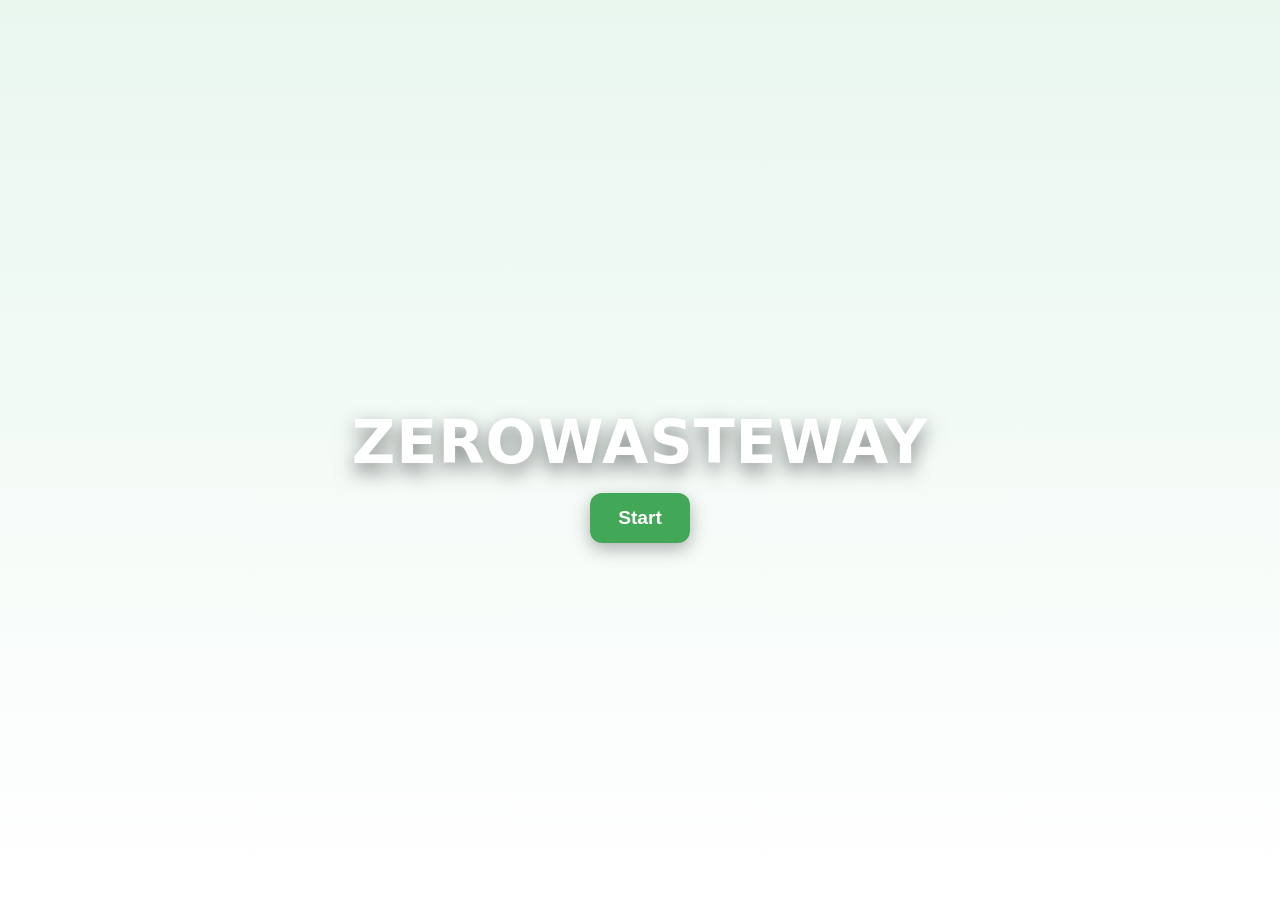
==== frontend/index.html @ d88cac66 "Add ZeroWasteWay frontend" ====
<!DOCTYPE html>
<html lang="en">
<head>
  <meta charset="utf-8" />
  <meta name="viewport" content="width=device-width, initial-scale=1" />
  <title>ZEROWASTEWAY — Don't Trash It, Transform It</title>
  <link rel="stylesheet" href="css/global.css">
  <link rel="stylesheet" href="css/homepage.css">
</head>
<body>

  <section class="front-page" id="front">
    <h1>ZEROWASTEWAY</h1>
    <button id="startBtn">Start</button>
  </section>

  <section class="splash" id="splash">
    <div class="brand-stack">
      <div class="logo-mark" aria-label="ZEROWASTEWAY">
        <svg viewBox="0 0 64 64" aria-hidden="true">
          <defs>
            <linearGradient id="g" x1="0" x2="1" y1="0" y2="1">
              <stop offset="0" stop-color="#7fd08f"/>
              <stop offset="1" stop-color="#2f9e44"/>
            </linearGradient>
          </defs>
          <path d="M52 12C26 13 12 28 12 48c0 2 0 4 1 6 15-7 27-18 35-33-8 17-20 29-37 36 6 4 13 5 19 5 17 0 30-13 30-30 0-7-2-13-8-20Z" fill="url(#g)"/>
        </svg>

        <div class="logo-text">ZEROWASTEWAY</div>
      </div>

      <div class="tagline">
        “Don’t trash it, transform it.”
      </div>
    </div>

    <div class="to-top">
      <div class="mini">Loading experience…</div>
    </div>
  </section>

  <script src="js/homepage.js"></script>
</body>
</html>
---- frontend/css/global.css ----
:root {
  --green-1: #e9f7ef;
  --green-2: #c9efda;
  --green-3: #89d6a7;
  --green-4: #2f9e44;
  --green-5: #237a35;

  --ink: #1b1b1b;
  --muted: #5b5b5b;
  --card: #ffffff;

  --shadow: 0 10px 30px rgba(0,0,0,.08);
  --radius: 18px;
}

* {
  box-sizing: border-box;
}

html,
body {
  min-height: 100%;
}

body {
  margin: 0;
  font-family:
    Inter,
    system-ui,
    -apple-system,
    BlinkMacSystemFont,
    "Segoe UI",
    Roboto,
    Arial,
    sans-serif;

  color: var(--ink);
  background: linear-gradient(
    180deg,
    var(--green-1),
    #fff
  );
}

a {
  color: inherit;
}

.wrap {
  max-width: 1120px;
  margin: 0 auto;
  padding: 24px;
}

.card {
  background: var(--card);
  border: 1px solid #edf5ef;
  border-radius: var(--radius);
  box-shadow: var(--shadow);
  padding: 20px;
  margin-bottom: 18px;
}

.card h1,
.card h2 {
  color: var(--green-5);
}

.card p {
  color: #3b3b3b;
}

.btn {
  padding: 12px 16px;
  border: none;
  border-radius: 12px;
  cursor: pointer;
  font-weight: 800;

  background:
    linear-gradient(
      180deg,
      var(--green-4),
      var(--green-5)
    );

  color: #fff;

  box-shadow:
    0 8px 20px rgba(35,122,53,.25);
}

.btn:hover {
  transform: translateY(-1px);
}

.row {
  display: grid;
  gap: 10px;
}

input,
textarea,
select {
  padding: 12px 14px;
  border: 1px solid #e6e6e6;
  border-radius: 12px;
  outline: 0;
  font-size: 1rem;
  font-family: inherit;
}

input:focus,
textarea:focus {
  border-color: var(--green-3);
}

.muted {
  font-size: .9rem;
  color: var(--muted);
}

header {
  position: sticky;
  top: 0;
  z-index: 10;

  background: #ffffffcc;
  backdrop-filter: blur(10px);

  border-bottom: 1px solid #eef4ef;

  display: flex;
  align-items: center;
  justify-content: space-between;

  padding: 12px 18px;

  gap: 20px;
}

.brand {
  display: flex;
  align-items: center;
  gap: .6rem;

  font-weight: 900;
  color: var(--green-5);

  white-space: nowrap;
}

nav {
  display: flex;
  flex-wrap: wrap;
  gap: 10px;
}

nav a {
  text-decoration: none;
  color: #1f3b2a;

  background: #f2fbf5;
  border: 1px solid #e5f3e9;

  padding: 8px 12px;
  border-radius: 999px;

  font-weight: 700;
}

nav a:hover {
  background: #e9f7ef;
}

footer {
  padding: 40px 18px;
  text-align: center;
  color: #4d6a57;
}

@media (max-width: 800px) {

  header {
    flex-direction: column;
    align-items: flex-start;
  }

  nav {
    width: 100%;
  }

}
---- frontend/css/homepage.css ----
.front-page {
  position: fixed;
  inset: 0;

  background:
    url('../assets/images/nature.jpg')
    center / cover
    no-repeat;

  display: flex;
  flex-direction: column;
  align-items: center;
  justify-content: center;

  text-align: center;
  color: white;

  z-index: 100;
}

.front-page h1 {
  font-size: clamp(38px, 6vw, 60px);
  font-weight: 900;

  text-shadow:
    0 8px 20px rgba(0,0,0,.5);

  margin-bottom: 16px;
  letter-spacing: 1px;
}

.front-page button {
  padding: 14px 28px;

  font-size: 1.2rem;
  font-weight: 700;

  border: none;
  border-radius: 12px;

  background: rgba(47,158,68,.9);
  color: #fff;

  box-shadow:
    0 6px 18px rgba(0,0,0,.3);

  cursor: pointer;
}

.front-page button:hover {
  background: rgba(35,122,53,.95);
}

.splash {
  position: fixed;
  inset: 0;

  display: grid;
  place-items: center;

  background:
    radial-gradient(
      1200px 600px at 50% -10%,
      #dff6e8 0%,
      #f6fff9 70%
    );

  z-index: 50;
  overflow: hidden;

  visibility: hidden;
  opacity: 0;
}

.splash.active {
  visibility: visible;
  opacity: 1;
  transition: opacity .3s ease;
}

.brand-stack {
  display: flex;
  flex-direction: column;
  align-items: center;
  gap: .75rem;
}

.logo-mark {
  display: flex;
  align-items: center;
  gap: .6rem;

  font-weight: 800;
  letter-spacing: .5px;

  color: var(--green-5);

  filter:
    drop-shadow(
      0 6px 16px rgba(35,122,53,.15)
    );

  transform: translateY(40px);

  animation:
    rise 1.4s
    cubic-bezier(.2,.8,.2,1)
    .2s forwards;
}

.logo-mark svg {
  width: 42px;
  height: 42px;
}

.logo-text {
  font-size: clamp(26px,5vw,42px);
  text-transform: uppercase;
}

.tagline {
  font-size: clamp(14px,2.6vw,18px);

  color: #2b5935;

  opacity: 0;

  transform: translateY(10px);

  animation:
    fadeUp .9s ease .9s forwards;
}

.to-top {
  position: absolute;
  inset: auto 0 18%;

  display: flex;
  justify-content: center;

  pointer-events: none;

  opacity: 0;

  animation:
    floatUp 1.2s ease 1.6s forwards;
}

.to-top .mini {
  background: #fff;

  border: 1px solid #e6f3ea;

  padding: .55rem .9rem;

  border-radius: 999px;

  box-shadow: var(--shadow);

  font-size: .9rem;

  color: #2b5935;
  font-weight: 600;
}

.splash.exit {
  animation:
    splashOut .9s ease .2s forwards;
}

@keyframes rise {
  to {
    transform: translateY(-90px);
  }
}

@keyframes fadeUp {
  to {
    opacity: 1;
    transform: translateY(0);
  }
}

@keyframes floatUp {
  to {
    opacity: 1;
    transform: translateY(-48px);
  }
}

@keyframes splashOut {
  to {
    opacity: 0;
    visibility: hidden;
  }
}
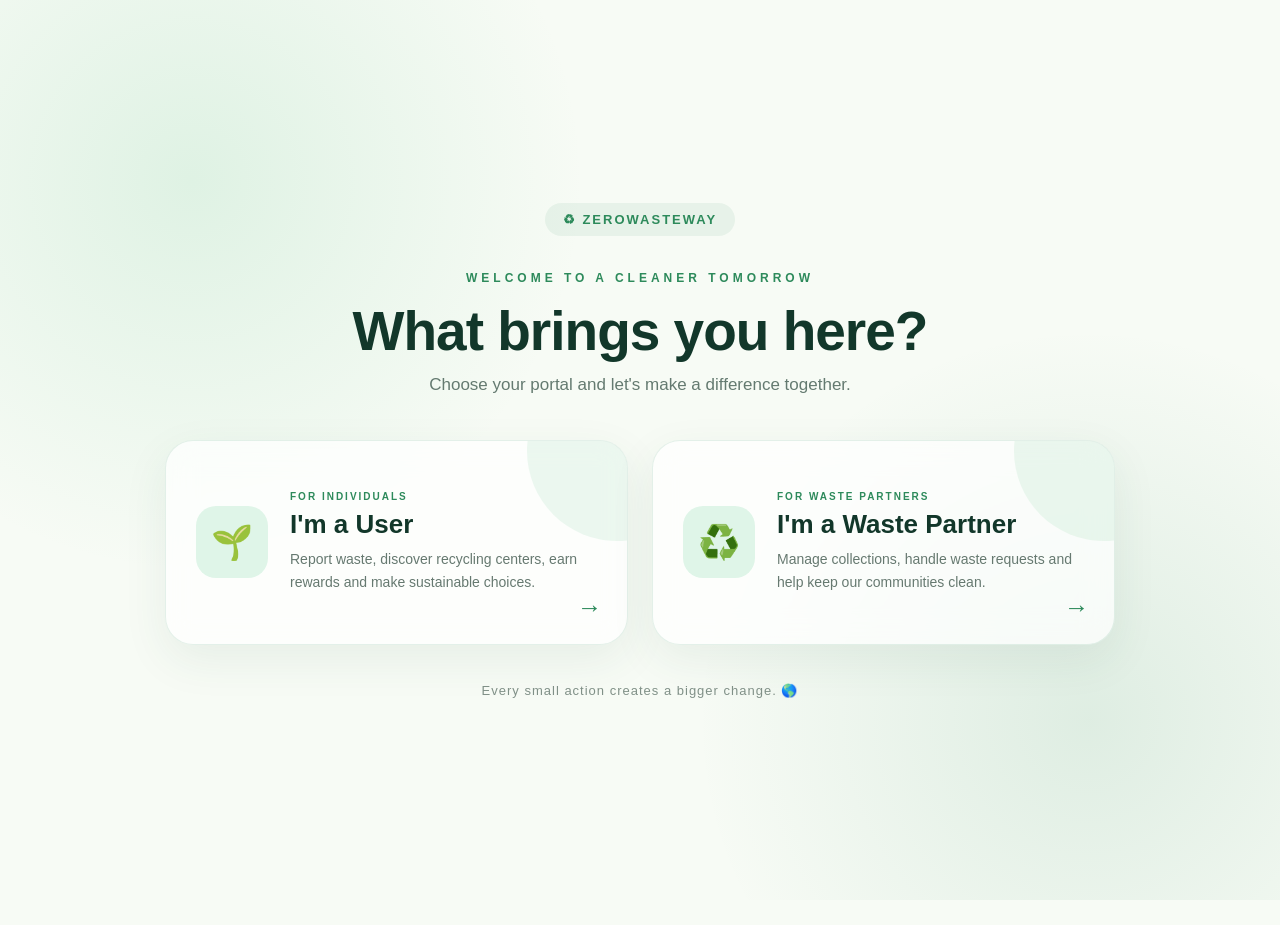
==== commit a0d68330: "Add waste partner authentication flow" ====
--- a/frontend/index.html
+++ b/frontend/index.html
@@ -1,45 +1,154 @@
 <!DOCTYPE html>
 <html lang="en">
 <head>
-  <meta charset="utf-8" />
-  <meta name="viewport" content="width=device-width, initial-scale=1" />
-  <title>ZEROWASTEWAY — Don't Trash It, Transform It</title>
-  <link rel="stylesheet" href="css/global.css">
-  <link rel="stylesheet" href="css/homepage.css">
+    <meta charset="UTF-8">
+    <meta name="viewport" content="width=device-width, initial-scale=1.0">
+
+    <title>ZEROWASTEWAY — Don't Trash It, Transform It</title>
+
+    <link rel="stylesheet" href="css/start.css">
 </head>
+
 <body>
 
-  <section class="front-page" id="front">
-    <h1>ZEROWASTEWAY</h1>
-    <button id="startBtn">Start</button>
-  </section>
-
-  <section class="splash" id="splash">
-    <div class="brand-stack">
-      <div class="logo-mark" aria-label="ZEROWASTEWAY">
-        <svg viewBox="0 0 64 64" aria-hidden="true">
-          <defs>
-            <linearGradient id="g" x1="0" x2="1" y1="0" y2="1">
-              <stop offset="0" stop-color="#7fd08f"/>
-              <stop offset="1" stop-color="#2f9e44"/>
-            </linearGradient>
-          </defs>
-          <path d="M52 12C26 13 12 28 12 48c0 2 0 4 1 6 15-7 27-18 35-33-8 17-20 29-37 36 6 4 13 5 19 5 17 0 30-13 30-30 0-7-2-13-8-20Z" fill="url(#g)"/>
-        </svg>
-
-        <div class="logo-text">ZEROWASTEWAY</div>
-      </div>
-
-      <div class="tagline">
-        “Don’t trash it, transform it.”
-      </div>
+    <!-- Floating background elements -->
+    <div class="eco-background">
+        <span>🍃</span>
+        <span>🌿</span>
+        <span>♻</span>
+        <span>🍃</span>
+        <span>🌱</span>
+        <span>♻</span>
+        <span>🌿</span>
     </div>
 
-    <div class="to-top">
-      <div class="mini">Loading experience…</div>
-    </div>
-  </section>
 
-  <script src="js/homepage.js"></script>
+    <!-- ================= INTRO ================= -->
+
+    <section id="intro" class="intro-screen">
+
+        <div class="intro-content">
+
+            <div class="logo-icon">
+                ♻
+            </div>
+
+            <h1 class="brand">
+                <span>ZERO</span><span>WASTE</span><span>WAY</span>
+            </h1>
+
+            <p class="tagline">
+                Don't Trash It. <span>Transform It.</span>
+            </p>
+
+            <div class="loading-line">
+                <div></div>
+            </div>
+
+        </div>
+
+    </section>
+
+
+    <!-- ================= PORTAL ================= -->
+
+    <main id="portal" class="portal-screen">
+
+        <div class="portal-content">
+
+            <div class="mini-logo">
+                ♻ ZEROWASTEWAY
+            </div>
+
+            <p class="eyebrow">
+                WELCOME TO A CLEANER TOMORROW
+            </p>
+
+            <h2>
+                What brings you here?
+            </h2>
+
+            <p class="portal-description">
+                Choose your portal and let's make a difference together.
+            </p>
+
+
+            <div class="portal-cards">
+
+                <!-- USER -->
+
+                <a href="pages/login.html" class="portal-card user-card">
+
+                    <div class="card-icon">
+                        🌱
+                    </div>
+
+                    <div class="card-text">
+                        <span class="card-label">
+                            FOR INDIVIDUALS
+                        </span>
+
+                        <h3>
+                            I'm a User
+                        </h3>
+
+                        <p>
+                            Report waste, discover recycling centers,
+                            earn rewards and make sustainable choices.
+                        </p>
+                    </div>
+
+                    <div class="arrow">
+                        →
+                    </div>
+
+                </a>
+
+
+                <!-- WASTE PARTNER -->
+
+                <a href="pages/partner-login.html"
+                   class="portal-card partner-card">
+
+                    <div class="card-icon">
+                        ♻️
+                    </div>
+
+                    <div class="card-text">
+                        <span class="card-label">
+                            FOR WASTE PARTNERS
+                        </span>
+
+                        <h3>
+                            I'm a Waste Partner
+                        </h3>
+
+                        <p>
+                            Manage collections, handle waste requests
+                            and help keep our communities clean.
+                        </p>
+                    </div>
+
+                    <div class="arrow">
+                        →
+                    </div>
+
+                </a>
+
+            </div>
+
+
+            <p class="bottom-text">
+                Every small action creates a bigger change.
+                <span>🌎</span>
+            </p>
+
+        </div>
+
+    </main>
+
+
+    <script src="js/start.js"></script>
+
 </body>
 </html>
--- a/frontend/css/start.css
+++ b/frontend/css/start.css
@@ -0,0 +1,666 @@
+/* ==============================
+   ZERO WASTE WAY START PAGE
+   ============================== */
+
+* {
+    margin: 0;
+    padding: 0;
+    box-sizing: border-box;
+}
+
+:root {
+    --green-dark: #12372a;
+    --green: #2d8a5b;
+    --green-light: #71c995;
+    --mint: #dff5e8;
+    --cream: #f7fbf5;
+    --white: #ffffff;
+}
+
+body {
+    font-family: "Segoe UI", Arial, sans-serif;
+    background: var(--cream);
+    color: var(--green-dark);
+    overflow: hidden;
+}
+
+
+/* ==============================
+   INTRO SCREEN
+   ============================== */
+
+.intro-screen {
+    position: fixed;
+    inset: 0;
+    z-index: 100;
+
+    display: flex;
+    align-items: center;
+    justify-content: center;
+
+    background:
+        radial-gradient(circle at 50% 40%,
+            #e8f8ed 0%,
+            #d5f0df 35%,
+            #f7fbf5 100%);
+
+    animation: introExit 1s ease 4.2s forwards;
+}
+
+.intro-content {
+    text-align: center;
+    animation: introAppear 1.5s ease forwards;
+}
+
+
+/* Recycling icon */
+
+.logo-icon {
+    width: 85px;
+    height: 85px;
+
+    margin: auto auto 25px;
+
+    display: flex;
+    align-items: center;
+    justify-content: center;
+
+    border-radius: 50%;
+
+    font-size: 42px;
+
+    background: rgba(255, 255, 255, 0.65);
+
+    box-shadow:
+        0 15px 50px rgba(45, 138, 91, 0.18);
+
+    animation:
+        logoFloat 3s ease-in-out infinite,
+        logoSpin 1.2s ease forwards;
+}
+
+
+/* Brand */
+
+.brand {
+    display: flex;
+    gap: 8px;
+    justify-content: center;
+
+    font-size: clamp(42px, 7vw, 82px);
+    font-weight: 800;
+    letter-spacing: 5px;
+
+    opacity: 0;
+    animation: brandReveal 1.4s ease 0.7s forwards;
+}
+
+.brand span:nth-child(1) {
+    color: var(--green-dark);
+}
+
+.brand span:nth-child(2) {
+    color: var(--green);
+}
+
+.brand span:nth-child(3) {
+    color: var(--green-dark);
+}
+
+
+/* Tagline */
+
+.tagline {
+    margin-top: 18px;
+
+    font-size: 19px;
+    letter-spacing: 3px;
+
+    color: #527063;
+
+    opacity: 0;
+
+    animation: fadeUp 1s ease 1.5s forwards;
+}
+
+.tagline span {
+    color: var(--green);
+    font-weight: 700;
+}
+
+
+/* Loading */
+
+.loading-line {
+    width: 180px;
+    height: 3px;
+
+    margin: 40px auto 0;
+
+    border-radius: 10px;
+
+    background: rgba(45, 138, 91, 0.12);
+
+    overflow: hidden;
+}
+
+.loading-line div {
+    width: 0%;
+    height: 100%;
+
+    background: var(--green);
+
+    animation: loading 2.2s ease 1.8s forwards;
+}
+
+
+/* ==============================
+   PORTAL SCREEN
+   ============================== */
+
+.portal-screen {
+    min-height: 100vh;
+
+    display: flex;
+    justify-content: center;
+    align-items: center;
+
+    padding: 40px;
+
+    background:
+        radial-gradient(circle at 15% 20%,
+            rgba(113, 201, 149, 0.18),
+            transparent 30%),
+
+        radial-gradient(circle at 85% 80%,
+            rgba(45, 138, 91, 0.12),
+            transparent 30%),
+
+        var(--cream);
+
+    opacity: 0;
+    transform: translateY(25px);
+
+    animation: portalAppear 1.2s ease 4.1s forwards;
+
+    overflow: hidden;
+}
+
+.portal-content {
+    width: min(950px, 100%);
+
+    text-align: center;
+}
+
+
+/* Mini logo */
+
+.mini-logo {
+    display: inline-block;
+
+    margin-bottom: 35px;
+
+    padding: 9px 18px;
+
+    border-radius: 30px;
+
+    background: rgba(45, 138, 91, 0.08);
+
+    color: var(--green);
+
+    font-size: 13px;
+    font-weight: 700;
+
+    letter-spacing: 2px;
+}
+
+
+/* Eyebrow */
+
+.eyebrow {
+    color: var(--green);
+
+    font-size: 12px;
+    font-weight: 700;
+
+    letter-spacing: 4px;
+
+    margin-bottom: 14px;
+}
+
+
+/* Heading */
+
+.portal-content h2 {
+    font-size: clamp(35px, 5vw, 55px);
+
+    font-weight: 750;
+
+    letter-spacing: -1px;
+
+    margin-bottom: 12px;
+}
+
+.portal-description {
+    color: #647a70;
+
+    font-size: 17px;
+
+    margin-bottom: 45px;
+}
+
+
+/* ==============================
+   CARDS
+   ============================== */
+
+.portal-cards {
+    display: grid;
+
+    grid-template-columns: 1fr 1fr;
+
+    gap: 24px;
+}
+
+
+/* Card */
+
+.portal-card {
+    position: relative;
+
+    display: flex;
+    align-items: center;
+
+    text-align: left;
+
+    padding: 30px;
+
+    min-height: 205px;
+
+    border-radius: 28px;
+
+    text-decoration: none;
+
+    color: var(--green-dark);
+
+    background: rgba(255, 255, 255, 0.72);
+
+    border: 1px solid rgba(45, 138, 91, 0.12);
+
+    box-shadow:
+        0 15px 45px rgba(34, 89, 59, 0.08);
+
+    backdrop-filter: blur(15px);
+
+    overflow: hidden;
+
+    transition:
+        transform 0.35s ease,
+        box-shadow 0.35s ease,
+        border-color 0.35s ease;
+}
+
+
+.portal-card::before {
+    content: "";
+
+    position: absolute;
+
+    width: 180px;
+    height: 180px;
+
+    right: -80px;
+    top: -80px;
+
+    border-radius: 50%;
+
+    background: rgba(113, 201, 149, 0.13);
+
+    transition: transform 0.5s ease;
+}
+
+
+.portal-card:hover {
+    transform: translateY(-10px);
+
+    box-shadow:
+        0 25px 60px rgba(34, 89, 59, 0.15);
+
+    border-color: rgba(45, 138, 91, 0.3);
+}
+
+
+.portal-card:hover::before {
+    transform: scale(2);
+}
+
+
+/* Icons */
+
+.card-icon {
+    min-width: 72px;
+    height: 72px;
+
+    margin-right: 22px;
+
+    display: flex;
+    align-items: center;
+    justify-content: center;
+
+    border-radius: 20px;
+
+    font-size: 34px;
+
+    background: var(--mint);
+
+    transition: transform 0.4s ease;
+}
+
+.portal-card:hover .card-icon {
+    transform: rotate(-6deg) scale(1.08);
+}
+
+
+/* Text */
+
+.card-text {
+    position: relative;
+    z-index: 2;
+}
+
+.card-label {
+    display: block;
+
+    margin-bottom: 7px;
+
+    font-size: 10px;
+    font-weight: 800;
+
+    letter-spacing: 2px;
+
+    color: var(--green);
+}
+
+.card-text h3 {
+    font-size: 26px;
+
+    margin-bottom: 8px;
+}
+
+.card-text p {
+    max-width: 330px;
+
+    color: #667970;
+
+    font-size: 14px;
+
+    line-height: 1.6;
+}
+
+
+/* Arrow */
+
+.arrow {
+    position: absolute;
+
+    right: 25px;
+    bottom: 22px;
+
+    font-size: 25px;
+
+    color: var(--green);
+
+    transition:
+        transform 0.3s ease;
+}
+
+.portal-card:hover .arrow {
+    transform: translateX(7px);
+}
+
+
+/* Bottom */
+
+.bottom-text {
+    margin-top: 38px;
+
+    color: #819188;
+
+    font-size: 13px;
+
+    letter-spacing: 1px;
+}
+
+
+/* ==============================
+   FLOATING ECO ELEMENTS
+   ============================== */
+
+.eco-background span {
+    position: fixed;
+
+    z-index: 0;
+
+    font-size: 25px;
+
+    opacity: 0.15;
+
+    pointer-events: none;
+
+    animation: floatAround 10s linear infinite;
+}
+
+.eco-background span:nth-child(1) {
+    left: 10%;
+    top: 20%;
+    animation-duration: 11s;
+}
+
+.eco-background span:nth-child(2) {
+    left: 80%;
+    top: 15%;
+    animation-duration: 14s;
+}
+
+.eco-background span:nth-child(3) {
+    left: 15%;
+    top: 75%;
+    animation-duration: 12s;
+}
+
+.eco-background span:nth-child(4) {
+    left: 70%;
+    top: 70%;
+    animation-duration: 16s;
+}
+
+.eco-background span:nth-child(5) {
+    left: 45%;
+    top: 10%;
+    animation-duration: 13s;
+}
+
+.eco-background span:nth-child(6) {
+    left: 90%;
+    top: 50%;
+    animation-duration: 15s;
+}
+
+.eco-background span:nth-child(7) {
+    left: 5%;
+    top: 50%;
+    animation-duration: 17s;
+}
+
+
+/* ==============================
+   ANIMATIONS
+   ============================== */
+
+@keyframes introAppear {
+    from {
+        opacity: 0;
+        transform: scale(0.85);
+    }
+
+    to {
+        opacity: 1;
+        transform: scale(1);
+    }
+}
+
+
+@keyframes logoSpin {
+    from {
+        transform: rotate(-180deg) scale(0);
+    }
+
+    to {
+        transform: rotate(0deg) scale(1);
+    }
+}
+
+
+@keyframes logoFloat {
+    0%, 100% {
+        transform: translateY(0);
+    }
+
+    50% {
+        transform: translateY(-8px);
+    }
+}
+
+
+@keyframes brandReveal {
+    from {
+        opacity: 0;
+        letter-spacing: 25px;
+        transform: translateY(20px);
+    }
+
+    to {
+        opacity: 1;
+        letter-spacing: 5px;
+        transform: translateY(0);
+    }
+}
+
+
+@keyframes fadeUp {
+    from {
+        opacity: 0;
+        transform: translateY(15px);
+    }
+
+    to {
+        opacity: 1;
+        transform: translateY(0);
+    }
+}
+
+
+@keyframes loading {
+    from {
+        width: 0%;
+    }
+
+    to {
+        width: 100%;
+    }
+}
+
+
+@keyframes introExit {
+    to {
+        opacity: 0;
+        visibility: hidden;
+        transform: scale(1.05);
+    }
+}
+
+
+@keyframes portalAppear {
+    from {
+        opacity: 0;
+        transform: translateY(30px);
+    }
+
+    to {
+        opacity: 1;
+        transform: translateY(0);
+    }
+}
+
+
+@keyframes floatAround {
+    0% {
+        transform: translateY(0) rotate(0deg);
+    }
+
+    50% {
+        transform: translateY(-35px) rotate(20deg);
+    }
+
+    100% {
+        transform: translateY(0) rotate(0deg);
+    }
+}
+
+
+/* ==============================
+   MOBILE
+   ============================== */
+
+@media (max-width: 700px) {
+
+    .portal-screen {
+        padding: 25px 18px;
+
+        overflow-y: auto;
+    }
+
+    .brand {
+        flex-direction: column;
+        gap: 0;
+
+        line-height: 0.95;
+
+        font-size: 48px;
+    }
+
+    .tagline {
+        font-size: 14px;
+    }
+
+    .portal-content h2 {
+        font-size: 34px;
+    }
+
+    .portal-cards {
+        grid-template-columns: 1fr;
+    }
+
+    .portal-card {
+        min-height: 180px;
+
+        padding: 24px;
+    }
+
+    .card-icon {
+        min-width: 58px;
+        height: 58px;
+
+        font-size: 27px;
+
+        margin-right: 15px;
+    }
+
+    .card-text h3 {
+        font-size: 21px;
+    }
+
+    .card-text p {
+        font-size: 13px;
+    }
+}
